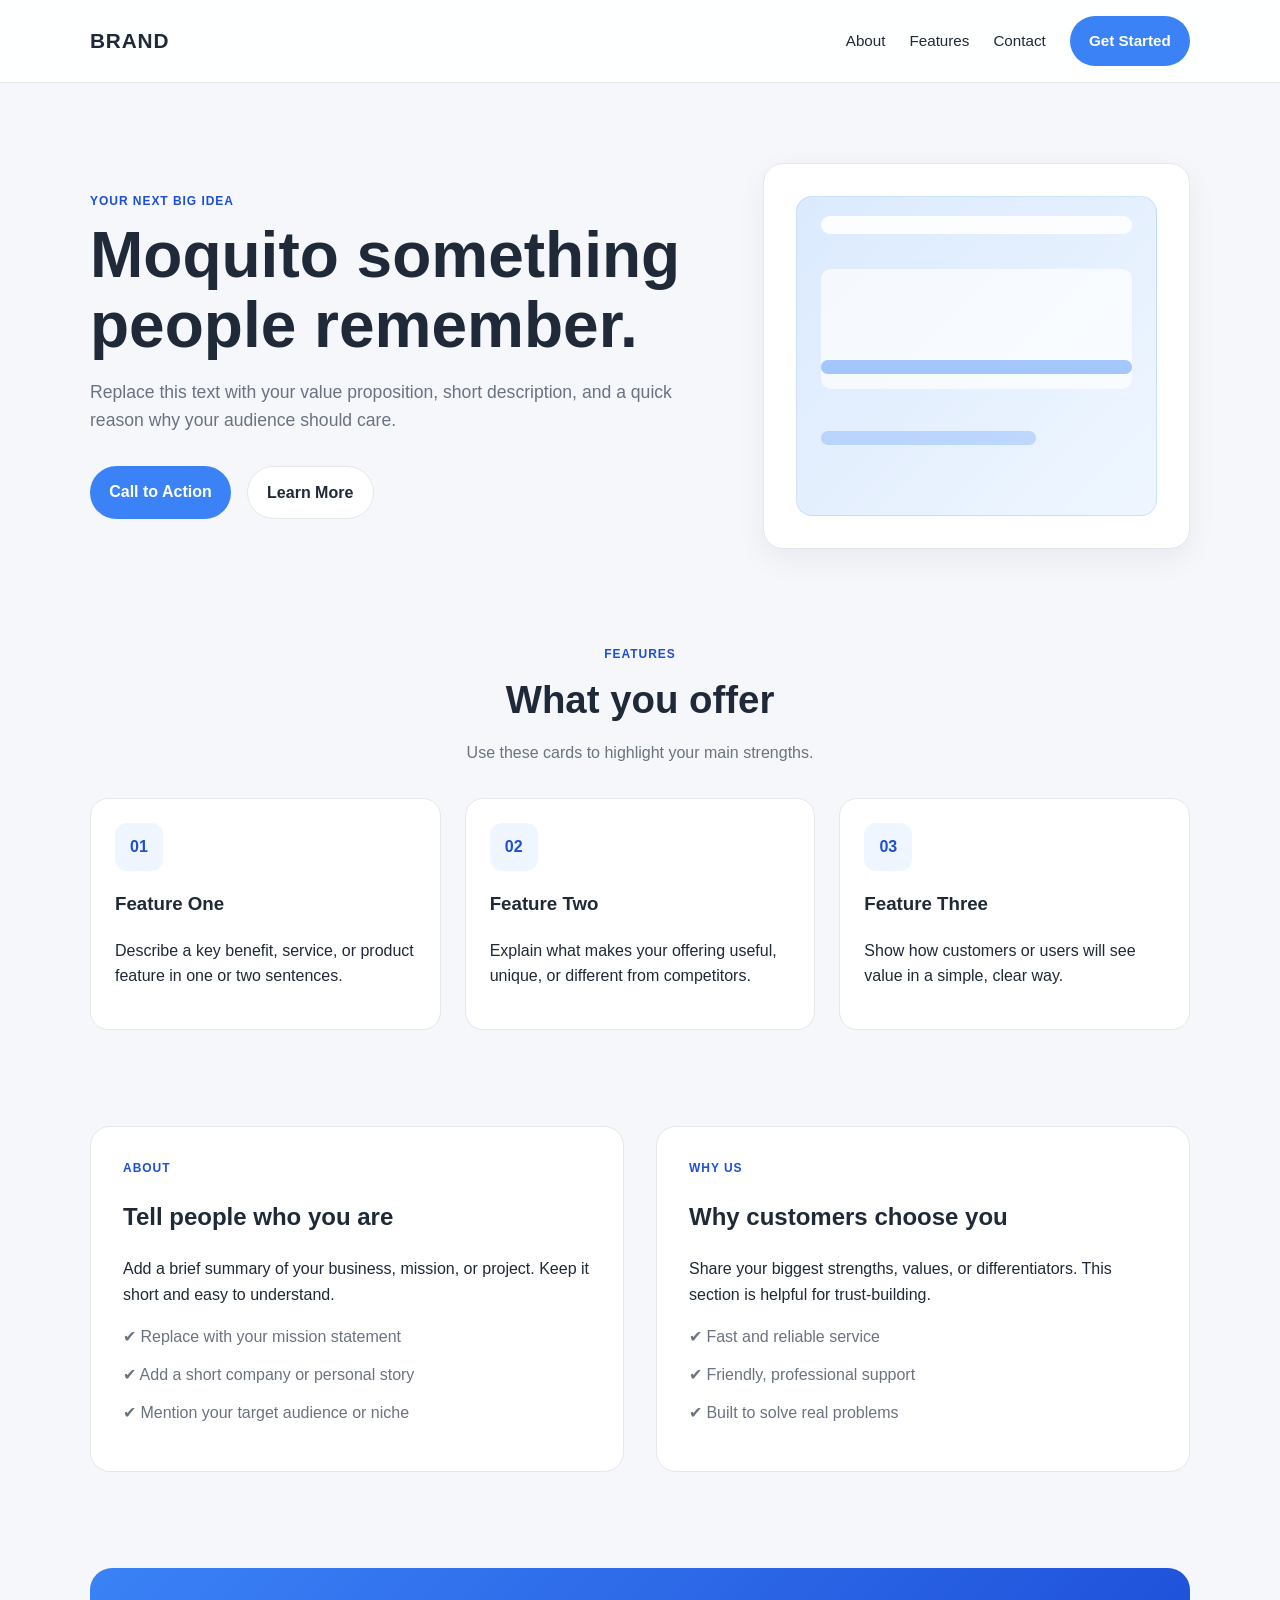
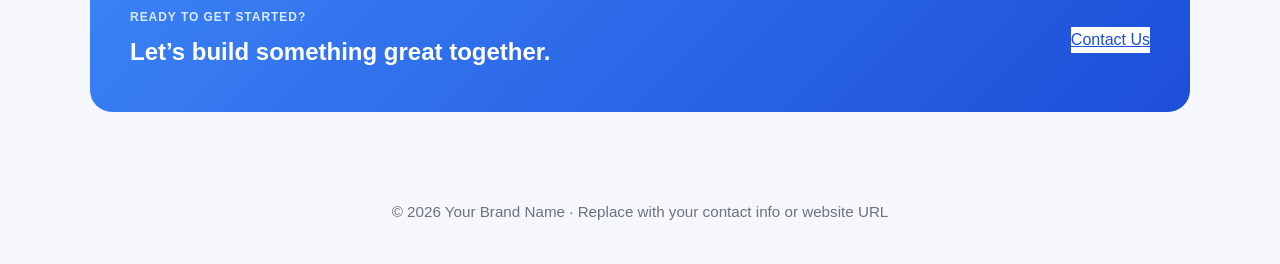
==== LiveSite.html @ bf989443 "Testing" ====
<!DOCTYPE html>
<html lang="en">
<head>
  <meta charset="UTF-8" />
  <meta name="viewport" content="width=device-width, initial-scale=1.0" />
  <title>Brand Name</title>
  <style>
    :root {
      --bg: #f5f7fb;
      --panel: #ffffff;
      --primary: #3b82f6;
      --primary-dark: #1d4ed8;
      --text: #1f2937;
      --muted: #6b7280;
      --border: #e5e7eb;
      --accent: #eff6ff;
    }

    * { box-sizing: border-box; }

    body {
      margin: 0;
      font-family: Arial, Helvetica, sans-serif;
      background: var(--bg);
      color: var(--text);
      line-height: 1.6;
    }

    .container {
      width: min(1100px, 90vw);
      margin: 0 auto;
    }

    header {
      background: rgba(255, 255, 255, 0.9);
      border-bottom: 1px solid var(--border);
      position: sticky;
      top: 0;
      backdrop-filter: blur(8px);
    }

    nav {
      display: flex;
      justify-content: space-between;
      align-items: center;
      padding: 1rem 0;
    }

    .brand {
      font-size: 1.3rem;
      font-weight: 700;
      letter-spacing: 0.04em;
      text-transform: uppercase;
    }

    .nav-links {
      display: flex;
      gap: 1.5rem;
      align-items: center;
    }

    .nav-links a {
      color: var(--text);
      text-decoration: none;
      font-size: 0.95rem;
    }

    .nav-links .button,
    .hero-actions .button {
      display: inline-block;
      padding: 0.8rem 1.2rem;
      border-radius: 999px;
      text-decoration: none;
      font-weight: 600;
      transition: 0.2s ease;
    }

    .nav-links .button,
    .hero-actions .primary {
      background: var(--primary);
      color: #fff;
    }

    .hero-actions .secondary {
      background: #fff;
      border: 1px solid var(--border);
      color: var(--text);
    }

    .nav-links .button:hover,
    .hero-actions .button:hover {
      transform: translateY(-1px);
      background: var(--primary-dark);
    }

    .hero {
      padding: 5rem 0 4rem;
    }

    .hero-grid {
      display: grid;
      grid-template-columns: 1.2fr 0.8fr;
      align-items: center;
      gap: 2rem;
    }

    .eyebrow {
      color: var(--primary-dark);
      font-weight: 700;
      letter-spacing: 0.08em;
      text-transform: uppercase;
      font-size: 0.75rem;
    }

    h1 {
      font-size: clamp(2.5rem, 5vw, 4rem);
      line-height: 1.1;
      margin: 0.5rem 0 1rem;
    }

    .lead {
      font-size: 1.1rem;
      color: var(--muted);
      max-width: 620px;
      margin-bottom: 2rem;
    }

    .hero-actions {
      display: flex;
      gap: 1rem;
      flex-wrap: wrap;
    }

    .hero-card {
      background: var(--panel);
      border: 1px solid var(--border);
      border-radius: 20px;
      padding: 2rem;
      box-shadow: 0 10px 30px rgba(17, 24, 39, 0.06);
    }

    .mockup {
      background: linear-gradient(135deg, #dbeafe, #eff6ff);
      border-radius: 16px;
      height: 320px;
      position: relative;
      overflow: hidden;
      border: 1px solid rgba(59, 130, 246, 0.15);
    }

    .mockup .bar,
    .mockup .box,
    .mockup .line {
      position: absolute;
      left: 1.5rem;
      right: 1.5rem;
      border-radius: 10px;
    }

    .mockup .bar {
      top: 1.2rem;
      height: 18px;
      background: rgba(255,255,255,0.9);
    }

    .mockup .box {
      top: 4.5rem;
      height: 120px;
      background: rgba(255,255,255,0.7);
    }

    .mockup .line {
      top: 10.2rem;
      height: 14px;
      background: rgba(59, 130, 246, 0.25);
    }

    .mockup .line:nth-of-type(2) {
      top: 12.4rem;
      width: 72%;
    }

    .mockup .line:nth-of-type(3) {
      top: 14.6rem;
      width: 60%;
    }

    .features,
    .about,
    .cta {
      padding: 2rem 0 4rem;
    }

    .section-heading {
      text-align: center;
      margin-bottom: 2rem;
    }

    .section-heading h2 {
      margin: 0.3rem 0 0.6rem;
      font-size: clamp(1.8rem, 3vw, 2.5rem);
    }

    .section-heading p {
      margin: 0;
      color: var(--muted);
    }

    .card-grid {
      display: grid;
      grid-template-columns: repeat(3, minmax(0, 1fr));
      gap: 1.5rem;
    }

    .card {
      background: var(--panel);
      border: 1px solid var(--border);
      border-radius: 18px;
      padding: 1.5rem;
    }

    .icon {
      width: 48px;
      height: 48px;
      border-radius: 12px;
      background: var(--accent);
      display: flex;
      align-items: center;
      justify-content: center;
      font-weight: 700;
      color: var(--primary-dark);
      margin-bottom: 1rem;
    }

    .about-grid {
      display: grid;
      grid-template-columns: 1fr 1fr;
      gap: 2rem;
      align-items: center;
    }

    .about-panel {
      background: var(--panel);
      border: 1px solid var(--border);
      border-radius: 20px;
      padding: 2rem;
    }

    .list {
      list-style: none;
      padding: 0;
      margin: 1rem 0 0;
    }

    .list li {
      margin-bottom: 0.8rem;
      color: var(--muted);
    }

    .cta-box {
      background: linear-gradient(135deg, var(--primary), var(--primary-dark));
      color: #fff;
      border-radius: 22px;
      padding: 2.5rem;
      display: flex;
      justify-content: space-between;
      align-items: center;
      gap: 1rem;
      flex-wrap: wrap;
    }

    footer {
      padding: 1.5rem 0 2.5rem;
      text-align: center;
      color: var(--muted);
      font-size: 0.95rem;
    }

    @media (max-width: 760px) {
      .hero-grid,
      .card-grid,
      .about-grid {
        grid-template-columns: 1fr;
      }

      .nav-links {
        display: none;
      }

      .hero {
        padding-top: 3rem;
      }
    }
  </style>
</head>
<body>
  <header>
    <div class="container">
      <nav>
        <div class="brand">Brand</div>
        <div class="nav-links">
          <a href="#about">About</a>
          <a href="#features">Features</a>
          <a href="#contact">Contact</a>
          <a href="#" class="button">Get Started</a>
        </div>
      </nav>
    </div>
  </header>

  <main>
    <section class="hero">
      <div class="container hero-grid">
        <div>
          <div class="eyebrow">Your next big idea</div>
          <h1>Moquito something people remember.</h1>
          <p class="lead">
            Replace this text with your value proposition, short description, and a quick reason why your audience should care.
          </p>
          <div class="hero-actions">
            <a href="#contact" class="button primary">Call to Action</a>
            <a href="#about" class="button secondary">Learn More</a>
          </div>
        </div>

        <div class="hero-card">
          <div class="mockup">
            <div class="bar"></div>
            <div class="box"></div>
            <div class="line"></div>
            <div class="line"></div>
            <div class="line"></div>
          </div>
        </div>
      </div>
    </section>

    <section class="features" id="features">
      <div class="container">
        <div class="section-heading">
          <div class="eyebrow">Features</div>
          <h2>What you offer</h2>
          <p>Use these cards to highlight your main strengths.</p>
        </div>

        <div class="card-grid">
          <article class="card">
            <div class="icon">01</div>
            <h3>Feature One</h3>
            <p>Describe a key benefit, service, or product feature in one or two sentences.</p>
          </article>

          <article class="card">
            <div class="icon">02</div>
            <h3>Feature Two</h3>
            <p>Explain what makes your offering useful, unique, or different from competitors.</p>
          </article>

          <article class="card">
            <div class="icon">03</div>
            <h3>Feature Three</h3>
            <p>Show how customers or users will see value in a simple, clear way.</p>
          </article>
        </div>
      </div>
    </section>

    <section class="about" id="about">
      <div class="container about-grid">
        <div class="about-panel">
          <div class="eyebrow">About</div>
          <h2>Tell people who you are</h2>
          <p>
            Add a brief summary of your business, mission, or project. Keep it short and easy to understand.
          </p>
          <ul class="list">
            <li>✔ Replace with your mission statement</li>
            <li>✔ Add a short company or personal story</li>
            <li>✔ Mention your target audience or niche</li>
          </ul>
        </div>

        <div class="about-panel">
          <div class="eyebrow">Why us</div>
          <h2>Why customers choose you</h2>
          <p>
            Share your biggest strengths, values, or differentiators. This section is helpful for trust-building.
          </p>
          <ul class="list">
            <li>✔ Fast and reliable service</li>
            <li>✔ Friendly, professional support</li>
            <li>✔ Built to solve real problems</li>
          </ul>
        </div>
      </div>
    </section>

    <section class="cta" id="contact">
      <div class="container">
        <div class="cta-box">
          <div>
            <div class="eyebrow" style="color:#dbeafe;">Ready to get started?</div>
            <h2 style="margin:0.4rem 0 0;">Let’s build something great together.</h2>
          </div>
          <a href="mailto:hello@yourbrand.com" class="button" style="background:#fff; color:var(--primary-dark);">Contact Us</a>
        </div>
      </div>
    </section>
  </main>

  <footer>
    © 2026 Your Brand Name · Replace with your contact info or website URL
  </footer>
</body>
</html>
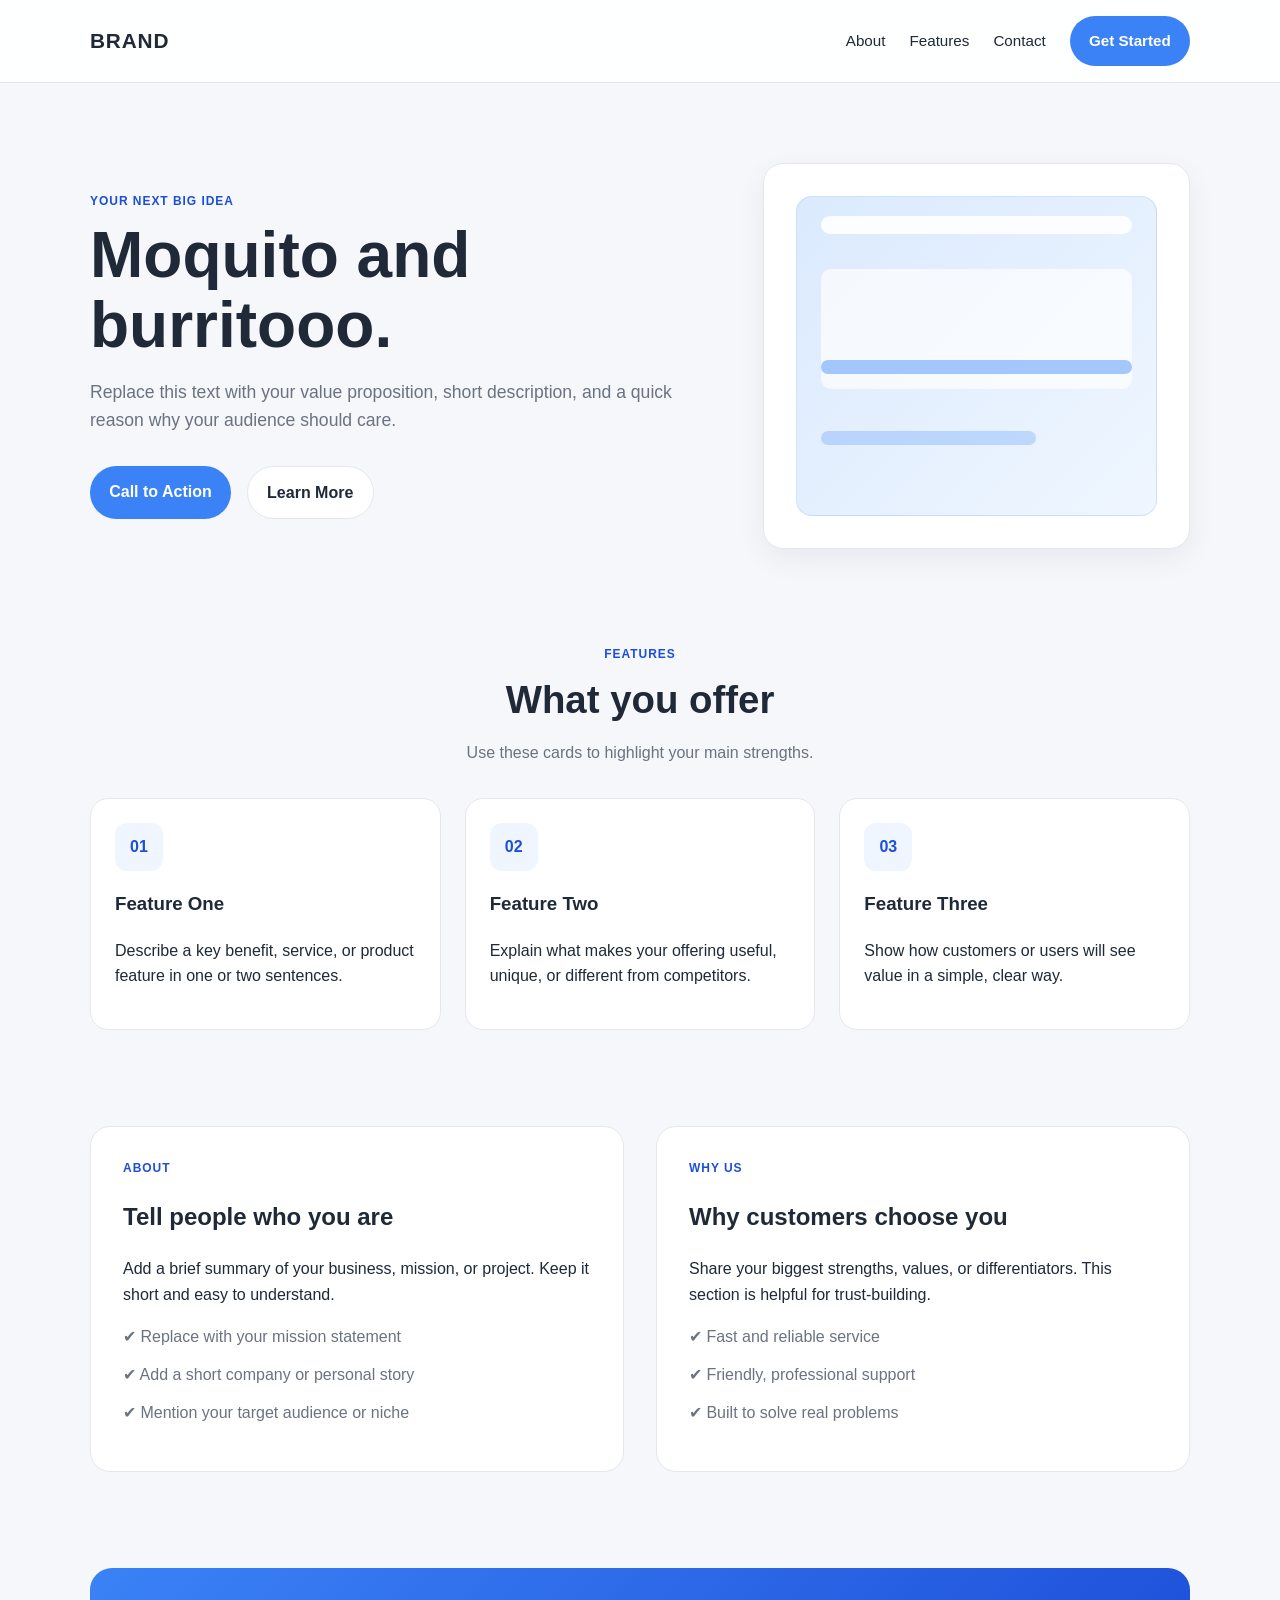
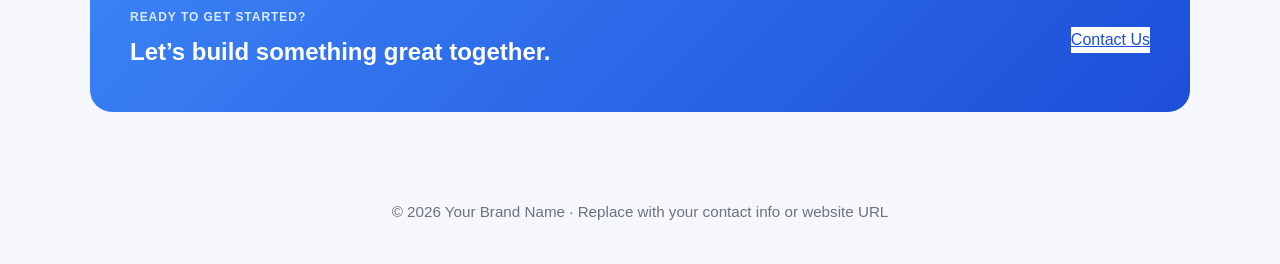
==== commit 07d3975f: "Testing" ====
--- a/LiveSite.html
+++ b/LiveSite.html
@@ -313,7 +313,7 @@
       <div class="container hero-grid">
         <div>
           <div class="eyebrow">Your next big idea</div>
-          <h1>Moquito something people remember.</h1>
+          <h1>Moquito and burritooo.</h1>
           <p class="lead">
             Replace this text with your value proposition, short description, and a quick reason why your audience should care.
           </p>
